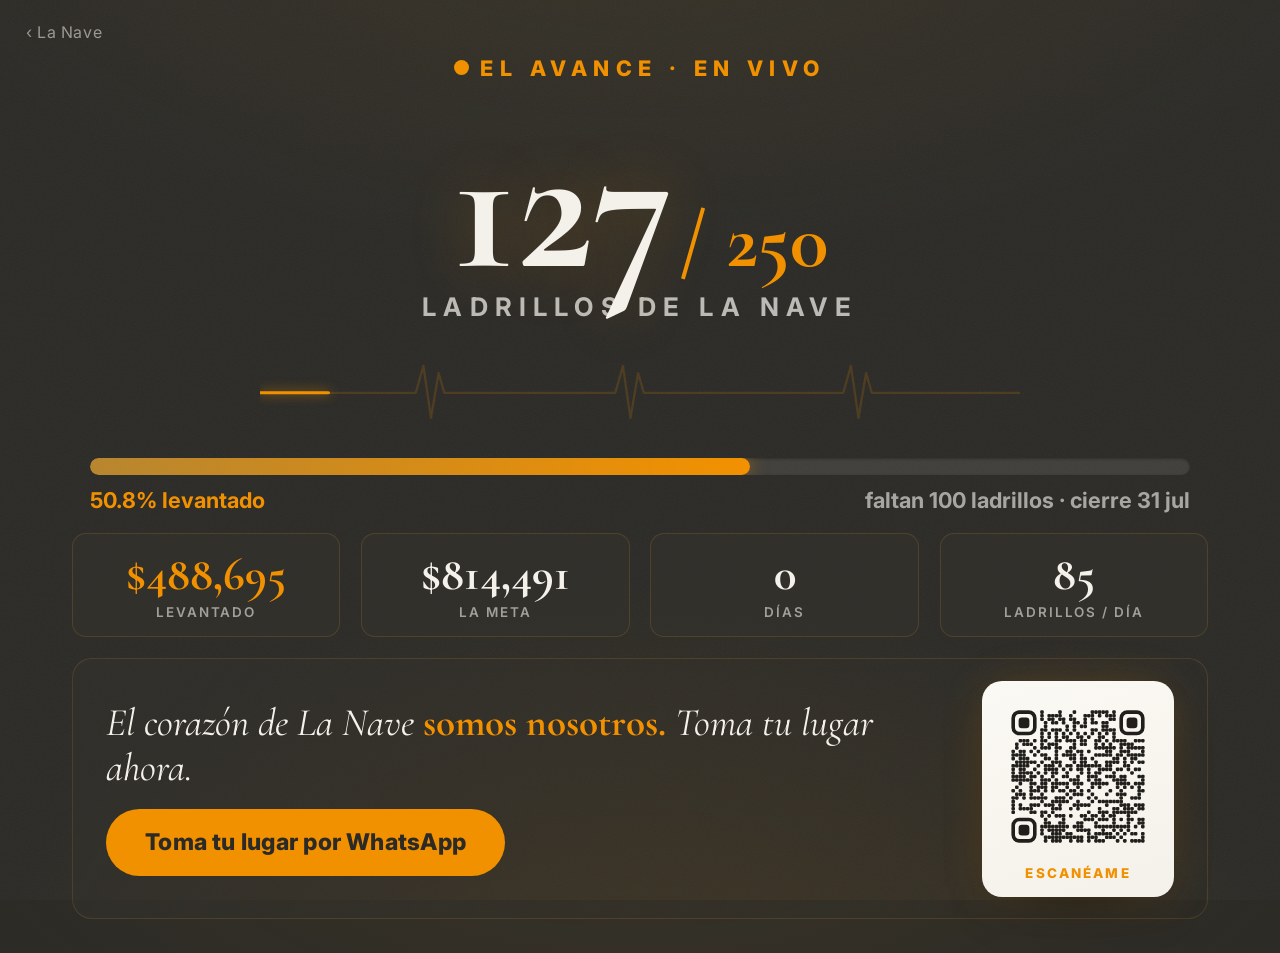
==== avance.html @ 89ea3476 "feat: "El avance en directo" (lámina proyectable con pulso) + fixes de copy/URL Nueva avance.html: l" ====
<!doctype html>
<html lang="es">
<head>
  <meta charset="utf-8">
  <meta name="viewport" content="width=device-width, initial-scale=1">
  <title>La Nave — El avance en directo · Comunidad Más Alto</title>
  <meta name="description" content="El avance en vivo de La Nave: cuántos ladrillos llevamos de la meta. Comunidad Más Alto.">
  <meta name="robots" content="noindex, follow">
  <meta name="theme-color" content="#2B2A26">
  <link rel="icon" type="image/svg+xml" href="assets/favicon.svg">
  <link rel="apple-touch-icon" href="assets/apple-touch-icon.png">
  <link rel="preconnect" href="https://fonts.googleapis.com">
  <link rel="preconnect" href="https://fonts.gstatic.com" crossorigin>
  <link href="https://fonts.googleapis.com/css2?family=Cormorant+Garamond:ital,wght@0,600;0,700;1,600&family=Inter:wght@600;700;800&display=swap" rel="stylesheet">
  <style>
    :root{
      --carbon:#2B2A26;--carbon-deep:#22211E;--carbon-soft:#34322D;--naranja:#F29100;--naranja-hover:#FFA51F;
      --bronce:#B8862F;--piedra:#808A81;--hueso:#F4F1EA;
      --font-d:"Cormorant Garamond",Georgia,serif;--font-b:"Inter",sans-serif;
      --ease-out:cubic-bezier(0.16,1,0.3,1);--ease-inout:cubic-bezier(0.65,0,0.35,1);--ease-spring:cubic-bezier(0.34,1.42,0.5,1);
    }
    *,*::before,*::after{box-sizing:border-box}
    html,body{margin:0;height:100%}
    body{
      font-family:var(--font-b);color:var(--hueso);
      background:
        radial-gradient(70rem 50rem at 50% 118%, rgba(242,145,0,.13), transparent 60%),
        radial-gradient(80rem 40rem at 50% -14%, rgba(184,134,47,.10), transparent 60%),
        var(--carbon);
      min-height:100svh;display:grid;place-items:center;overflow-x:hidden;position:relative;
    }
    body::after{content:"";position:absolute;inset:0;pointer-events:none;opacity:.05;
      background-image:url("data:image/svg+xml,%3Csvg xmlns='http://www.w3.org/2000/svg' width='140' height='140'%3E%3Cfilter id='n'%3E%3CfeTurbulence type='fractalNoise' baseFrequency='0.85' numOctaves='2'/%3E%3C/filter%3E%3Crect width='140' height='140' filter='url(%23n)'/%3E%3C/svg%3E")}
    .embers{position:absolute;inset:0;z-index:0;pointer-events:none;overflow:hidden}
    .embers i{position:absolute;bottom:-14px;width:4px;height:4px;border-radius:50%;
      background:radial-gradient(circle,rgba(242,145,0,.9),rgba(242,145,0,0));opacity:0;animation:ember linear infinite}
    @keyframes ember{0%{transform:translateY(0) scale(.7);opacity:0}12%{opacity:.7}80%{opacity:.4}100%{transform:translateY(-90vh) scale(1.1);opacity:0}}
    .embers i:nth-child(1){left:12%;animation-duration:15s;animation-delay:0s}
    .embers i:nth-child(2){left:29%;animation-duration:18s;animation-delay:4s}
    .embers i:nth-child(3){left:45%;animation-duration:13s;animation-delay:7s}
    .embers i:nth-child(4){left:61%;animation-duration:16s;animation-delay:2s}
    .embers i:nth-child(5){left:77%;animation-duration:14s;animation-delay:9s}
    .embers i:nth-child(6){left:91%;animation-duration:17s;animation-delay:5s}

    .sr-only{position:absolute;width:1px;height:1px;padding:0;margin:-1px;overflow:hidden;clip:rect(0,0,0,0);white-space:nowrap;border:0}
    .back{position:absolute;top:1.4rem;left:1.6rem;z-index:3;font-size:1rem;letter-spacing:.04em;
      color:color-mix(in srgb,var(--hueso) 55%,transparent);text-decoration:none}
    .back:hover{color:var(--naranja)}

    .av{position:relative;z-index:1;width:min(1560px,94vw);padding:clamp(1.4rem,2.6vw,2.4rem);
      display:grid;gap:clamp(.8rem,1.6vw,1.6rem)}

    .eyebrow{display:flex;align-items:center;justify-content:center;gap:.7rem;
      font-size:clamp(1rem,.7rem + .8vw,1.55rem);font-weight:800;letter-spacing:.3em;text-transform:uppercase;color:var(--naranja)}
    .live-dot{width:.7em;height:.7em;border-radius:50%;background:var(--naranja);
      box-shadow:0 0 0 0 rgba(242,145,0,.6);animation:live 1.6s var(--ease-inout) infinite}
    @keyframes live{0%{box-shadow:0 0 0 0 rgba(242,145,0,.6)}70%{box-shadow:0 0 0 .8em rgba(242,145,0,0)}100%{box-shadow:0 0 0 0 rgba(242,145,0,0)}}

    /* héroe: número gigante que late + pulso ECG */
    .av-hero{text-align:center}
    .av-count{display:flex;align-items:baseline;justify-content:center;gap:.3em;
      font-family:var(--font-d);font-weight:700;line-height:.86;letter-spacing:-.02em}
    .av-big{font-size:clamp(4.6rem,3rem + 15vw,12rem);color:var(--hueso);
      transform-origin:50% 60%;animation:beat 1.6s var(--ease-inout) infinite;
      text-shadow:0 0 60px rgba(242,145,0,.28)}
    .av-of{font-size:clamp(2.4rem,1rem + 6vw,5rem);color:var(--naranja)}
    @keyframes beat{0%,38%,100%{transform:scale(1)}8%{transform:scale(1.03)}24%{transform:scale(1.05)}}
    .av-unit{margin-top:.2rem;font-size:clamp(1.1rem,.8rem + 1vw,1.8rem);font-weight:700;letter-spacing:.28em;
      text-transform:uppercase;color:color-mix(in srgb,var(--hueso) 72%,transparent)}

    .ecg{display:block;width:min(760px,86%);height:clamp(48px,7vw,96px);margin:clamp(.6rem,1.5vw,1.4rem) auto 0}
    .ecg-base{fill:none;stroke:rgba(242,145,0,.16);stroke-width:2.5;stroke-linecap:round;stroke-linejoin:round}
    .ecg-live{fill:none;stroke:var(--naranja);stroke-width:3.5;stroke-linecap:round;stroke-linejoin:round;
      filter:drop-shadow(0 0 6px rgba(242,145,0,.7));
      stroke-dasharray:60 1000;animation:ecg 2.2s linear infinite}
    @keyframes ecg{from{stroke-dashoffset:1000}to{stroke-dashoffset:-60}}

    /* barra */
    .av-bar-wrap{max-width:1100px;margin:0 auto;width:100%}
    .av-bar{height:clamp(14px,1.4vw,22px);border-radius:99px;background:rgba(244,241,234,.1);overflow:hidden;
      box-shadow:inset 0 1px 3px rgba(0,0,0,.3)}
    .av-fill{height:100%;width:0;border-radius:99px;background:linear-gradient(90deg,var(--bronce),var(--naranja));
      box-shadow:0 0 18px rgba(242,145,0,.5);transition:width 1.6s var(--ease-out)}
    .av-barcap{display:flex;justify-content:space-between;margin-top:.7rem;
      font-size:clamp(1rem,.8rem + .7vw,1.5rem);font-weight:700}
    .av-barcap .pct{color:var(--naranja)}
    .av-barcap .rest{color:color-mix(in srgb,var(--hueso) 62%,transparent)}

    /* stats */
    .av-stats{list-style:none;margin:0;padding:0;display:grid;grid-template-columns:repeat(4,1fr);
      gap:clamp(.8rem,1.6vw,1.6rem);text-align:center}
    .av-stats li{background:color-mix(in srgb,var(--carbon-soft) 60%,transparent);
      border:1px solid rgba(184,134,47,.22);border-radius:14px;padding:clamp(.7rem,1.3vw,1.15rem) .6rem}
    .av-stats b{display:block;font-family:var(--font-d);font-weight:700;font-size:clamp(1.6rem,1rem + 2.4vw,3.2rem);
      color:var(--hueso);line-height:1}
    .av-stats .accent b{color:var(--naranja)}
    .av-stats small{display:block;margin-top:.4rem;font-size:clamp(.72rem,.6rem + .3vw,.95rem);font-weight:600;
      letter-spacing:.14em;text-transform:uppercase;color:color-mix(in srgb,var(--hueso) 58%,transparent)}

    /* cierre: mensaje + QR para unirse ya */
    .av-join{display:grid;grid-template-columns:1fr auto;align-items:center;gap:clamp(1.4rem,3vw,3rem);
      background:linear-gradient(120deg,color-mix(in srgb,var(--carbon-soft) 55%,transparent),transparent);
      border:1px solid rgba(184,134,47,.2);border-radius:20px;padding:clamp(1rem,1.7vw,1.5rem) clamp(1.4rem,2.6vw,2.4rem)}
    .av-hook{font-family:var(--font-d);font-style:italic;font-size:clamp(1.5rem,1rem + 1.8vw,2.8rem);
      line-height:1.15;color:var(--hueso);margin:0}
    .av-hook b{color:var(--naranja);font-style:normal}
    .av-btn{display:inline-block;margin-top:1.1rem;background:var(--naranja);color:var(--carbon);
      font-weight:800;font-size:clamp(1.05rem,.8rem + .8vw,1.5rem);text-decoration:none;
      padding:.85em 1.7em;border-radius:99px;letter-spacing:.01em;
      transition:transform var(--dur,.3s) var(--ease-spring),background var(--dur,.3s) var(--ease-out)}
    .av-btn:hover{transform:translateY(-3px);background:var(--naranja-hover)}
    .av-qr{flex:none;background:linear-gradient(160deg,#FBF9F3,var(--hueso));border-radius:20px;
      padding:clamp(.7rem,1.2vw,1.1rem);text-align:center;width:clamp(140px,15vw,220px);
      box-shadow:0 24px 60px -34px rgba(0,0,0,.7),0 0 50px -12px rgba(242,145,0,.3)}
    .av-qr img{display:block;width:100%;height:auto}
    .av-qr span{display:block;margin-top:.5rem;font-weight:800;font-size:clamp(.72rem,.6rem + .3vw,.95rem);
      letter-spacing:.16em;text-transform:uppercase;color:var(--naranja)}

    @media (max-width:820px){
      .av-stats{grid-template-columns:repeat(2,1fr)}
      .av-join{grid-template-columns:1fr;text-align:center;justify-items:center}
      .av-qr{margin-top:.4rem}
    }
    @media (prefers-reduced-motion:reduce){
      .embers i,.av-big,.live-dot,.ecg-live{animation:none}
      .ecg-live{stroke-dasharray:none}
      .av-fill{transition:none}
    }
  </style>
</head>
<body>
  <nav class="backnav" aria-label="Volver al sitio"><a class="back" href="./">‹ La Nave</a></nav>
  <div class="embers" aria-hidden="true"><i></i><i></i><i></i><i></i><i></i><i></i></div>

  <main class="av">
    <h1 class="sr-only">El avance de La Nave, en directo</h1>
    <p class="eyebrow"><span class="live-dot" aria-hidden="true"></span> El avance · en vivo</p>

    <div class="av-hero">
      <div class="av-count" role="img" aria-label="Avance de La Nave">
        <span class="av-big" id="av-tomados">0</span><span class="av-of">/ <span id="av-meta">250</span></span>
      </div>
      <p class="av-unit">Ladrillos de La Nave</p>
      <svg class="ecg" viewBox="0 0 800 100" preserveAspectRatio="none" aria-hidden="true">
        <path class="ecg-base" d="M0 50 H150 l14 0 l8 -30 l8 58 l8 -50 l6 22 l6 0 H360 l14 0 l8 -30 l8 58 l8 -50 l6 22 l6 0 H600 l14 0 l8 -30 l8 58 l8 -50 l6 22 l6 0 H800"/>
        <path class="ecg-live" pathLength="1000" d="M0 50 H150 l14 0 l8 -30 l8 58 l8 -50 l6 22 l6 0 H360 l14 0 l8 -30 l8 58 l8 -50 l6 22 l6 0 H600 l14 0 l8 -30 l8 58 l8 -50 l6 22 l6 0 H800"/>
      </svg>
    </div>

    <div class="av-bar-wrap">
      <div class="av-bar"><div class="av-fill" id="av-fill"></div></div>
      <div class="av-barcap">
        <span class="pct"><span id="av-pct">0</span>% levantado</span>
        <span class="rest">faltan <strong id="av-faltan">250</strong> ladrillos · cierre 31 jul</span>
      </div>
    </div>

    <ul class="av-stats">
      <li class="accent"><b id="av-levantado">$0</b><small>Levantado</small></li>
      <li><b id="av-metatotal">$0</b><small>La meta</small></li>
      <li><b id="av-dias">—</b><small>Días</small></li>
      <li><b id="av-ritmo">—</b><small>Ladrillos / día</small></li>
    </ul>

    <div class="av-join">
      <div>
        <p class="av-hook">El corazón de La Nave <b>somos nosotros.</b> Toma tu lugar ahora.</p>
        <a class="av-btn" id="av-wa" href="./#tomar" target="_blank" rel="noopener">Toma tu lugar en La Nave</a>
      </div>
      <div class="av-qr">
        <img src="assets/qr-lanave.svg" alt="Código QR para tomar tu lugar en La Nave" width="220" height="220">
        <span>Escanéame</span>
      </div>
    </div>
  </main>

  <script src="assets/config.js"></script>
  <script type="module">
    import { estado, alCambiar, sincronizar, formatoFecha } from "./assets/datos.js";
    const reduce = matchMedia("(prefers-reduced-motion: reduce)").matches;
    const cfg = window.LANAVE || {};
    const pesos = (n) => "$" + Number(n).toLocaleString("es-MX");
    const $ = (id) => document.getElementById(id);

    function animaNum(el, hasta, fmt) {
      if (reduce) { el.textContent = fmt ? fmt(hasta) : String(Math.round(hasta)); return; }
      const DUR = 1400; let ini = null;
      function paso(ts) {
        if (!ini) ini = ts;
        const t = Math.min(1, (ts - ini) / DUR);
        const e = 1 - Math.pow(1 - t, 3);
        const v = hasta * e;
        el.textContent = fmt ? fmt(v) : String(Math.round(v));
        if (t < 1) requestAnimationFrame(paso);
      }
      requestAnimationFrame(paso);
    }

    function pinta(animar) {
      const e = estado();
      const precio = cfg.precio || 0;
      $("av-meta").textContent = e.meta;
      $("av-faltan").textContent = e.disponibles;
      if (animar) {
        animaNum($("av-tomados"), e.tomados);
        animaNum($("av-pct"), e.pct, (v) => (Math.round(v * 10) / 10).toString());
        animaNum($("av-dias"), e.dias);
        animaNum($("av-ritmo"), e.ritmo);
        if (precio) {
          animaNum($("av-levantado"), e.tomados * precio, (v) => pesos(Math.round(v)));
          animaNum($("av-metatotal"), e.meta * precio, (v) => pesos(Math.round(v)));
        }
      } else {
        $("av-tomados").textContent = e.tomados;
        $("av-pct").textContent = (Math.round(e.pct * 10) / 10).toString();
        $("av-dias").textContent = e.dias;
        $("av-ritmo").textContent = e.ritmo;
        if (precio) { $("av-levantado").textContent = pesos(e.tomados * precio); $("av-metatotal").textContent = pesos(e.meta * precio); }
      }
      requestAnimationFrame(() => { $("av-fill").style.width = e.pct + "%"; });
    }

    // CTA de WhatsApp (config-driven), con fallback a la sección de tomar
    const numero = String(cfg.whatsapp || "").replace(/\D/g, "");
    if (numero) {
      const href = "https://wa.me/" + numero + "?text=" + encodeURIComponent(cfg.mensajeWhatsApp || "Quiero tomar mi lugar en La Nave.");
      const wa = $("av-wa"); wa.href = href; wa.textContent = "Toma tu lugar por WhatsApp";
    }

    pinta(true);
    alCambiar(() => pinta(false)); // si llega corte remoto, actualiza en vivo
    sincronizar();
  </script>
</body>
</html>
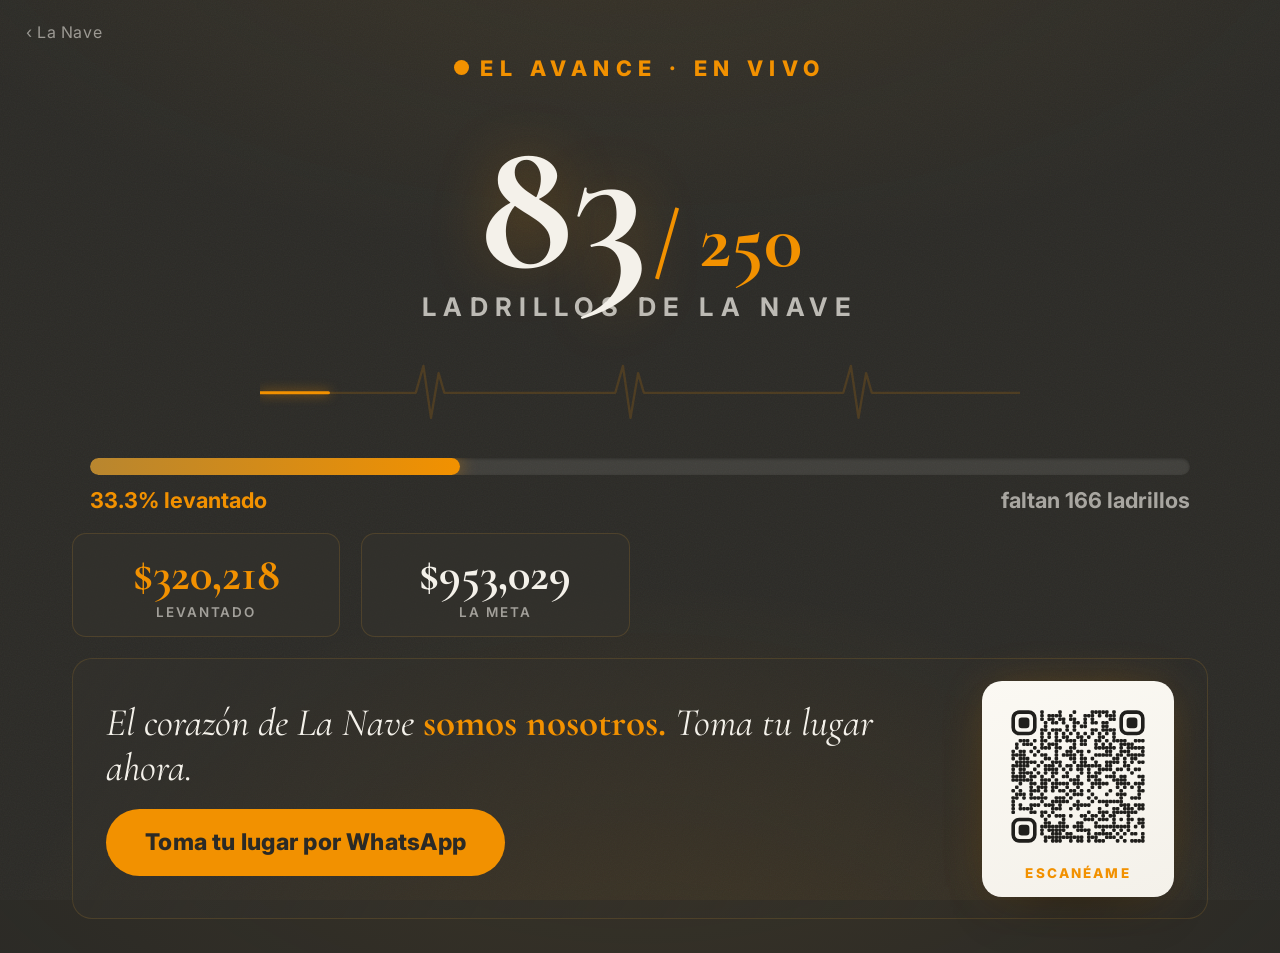
==== commit 34273e53: "feat: cambios de Rodrigo (1-sep) — sin fecha de cierre, barra solo CTA, corte 84 1) Se retira la fec" ====
--- a/avance.html
+++ b/avance.html
@@ -151,15 +151,13 @@
       <div class="av-bar"><div class="av-fill" id="av-fill"></div></div>
       <div class="av-barcap">
         <span class="pct"><span id="av-pct">0</span>% levantado</span>
-        <span class="rest">faltan <strong id="av-faltan">250</strong> ladrillos · cierre 31 jul</span>
+        <span class="rest">faltan <strong id="av-faltan">250</strong> ladrillos</span>
       </div>
     </div>
 
     <ul class="av-stats">
       <li class="accent"><b id="av-levantado">$0</b><small>Levantado</small></li>
       <li><b id="av-metatotal">$0</b><small>La meta</small></li>
-      <li><b id="av-dias">—</b><small>Días</small></li>
-      <li><b id="av-ritmo">—</b><small>Ladrillos / día</small></li>
     </ul>
 
     <div class="av-join">
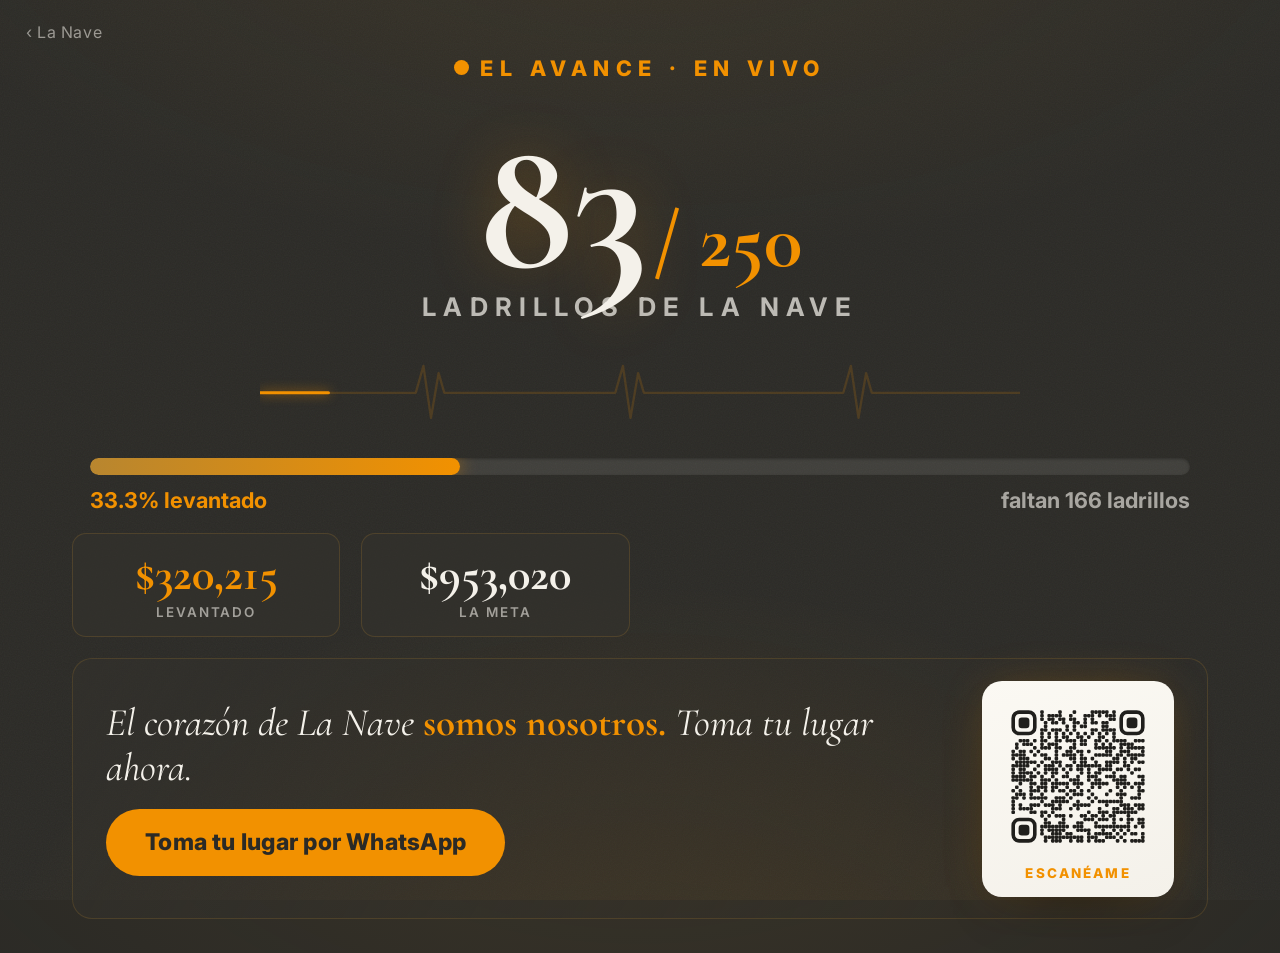
==== commit 27261ae8: "261115_ADR-E_Merida · La Nave: el corte ahora tiene medidor, y dos cosas que el QA de escritorio no " ====
--- a/avance.html
+++ b/avance.html
@@ -181,6 +181,7 @@
     const $ = (id) => document.getElementById(id);
 
     function animaNum(el, hasta, fmt) {
+      if (!el) return; // sin plazo, av-dias y av-ritmo no existen en el DOM
       if (reduce) { el.textContent = fmt ? fmt(hasta) : String(Math.round(hasta)); return; }
       const DUR = 1400; let ini = null;
       function paso(ts) {
@@ -211,8 +212,8 @@
       } else {
         $("av-tomados").textContent = e.tomados;
         $("av-pct").textContent = (Math.round(e.pct * 10) / 10).toString();
-        $("av-dias").textContent = e.dias;
-        $("av-ritmo").textContent = e.ritmo;
+        if ($("av-dias")) $("av-dias").textContent = e.dias;
+        if ($("av-ritmo")) $("av-ritmo").textContent = e.ritmo;
         if (precio) { $("av-levantado").textContent = pesos(e.tomados * precio); $("av-metatotal").textContent = pesos(e.meta * precio); }
       }
       requestAnimationFrame(() => { $("av-fill").style.width = e.pct + "%"; });
